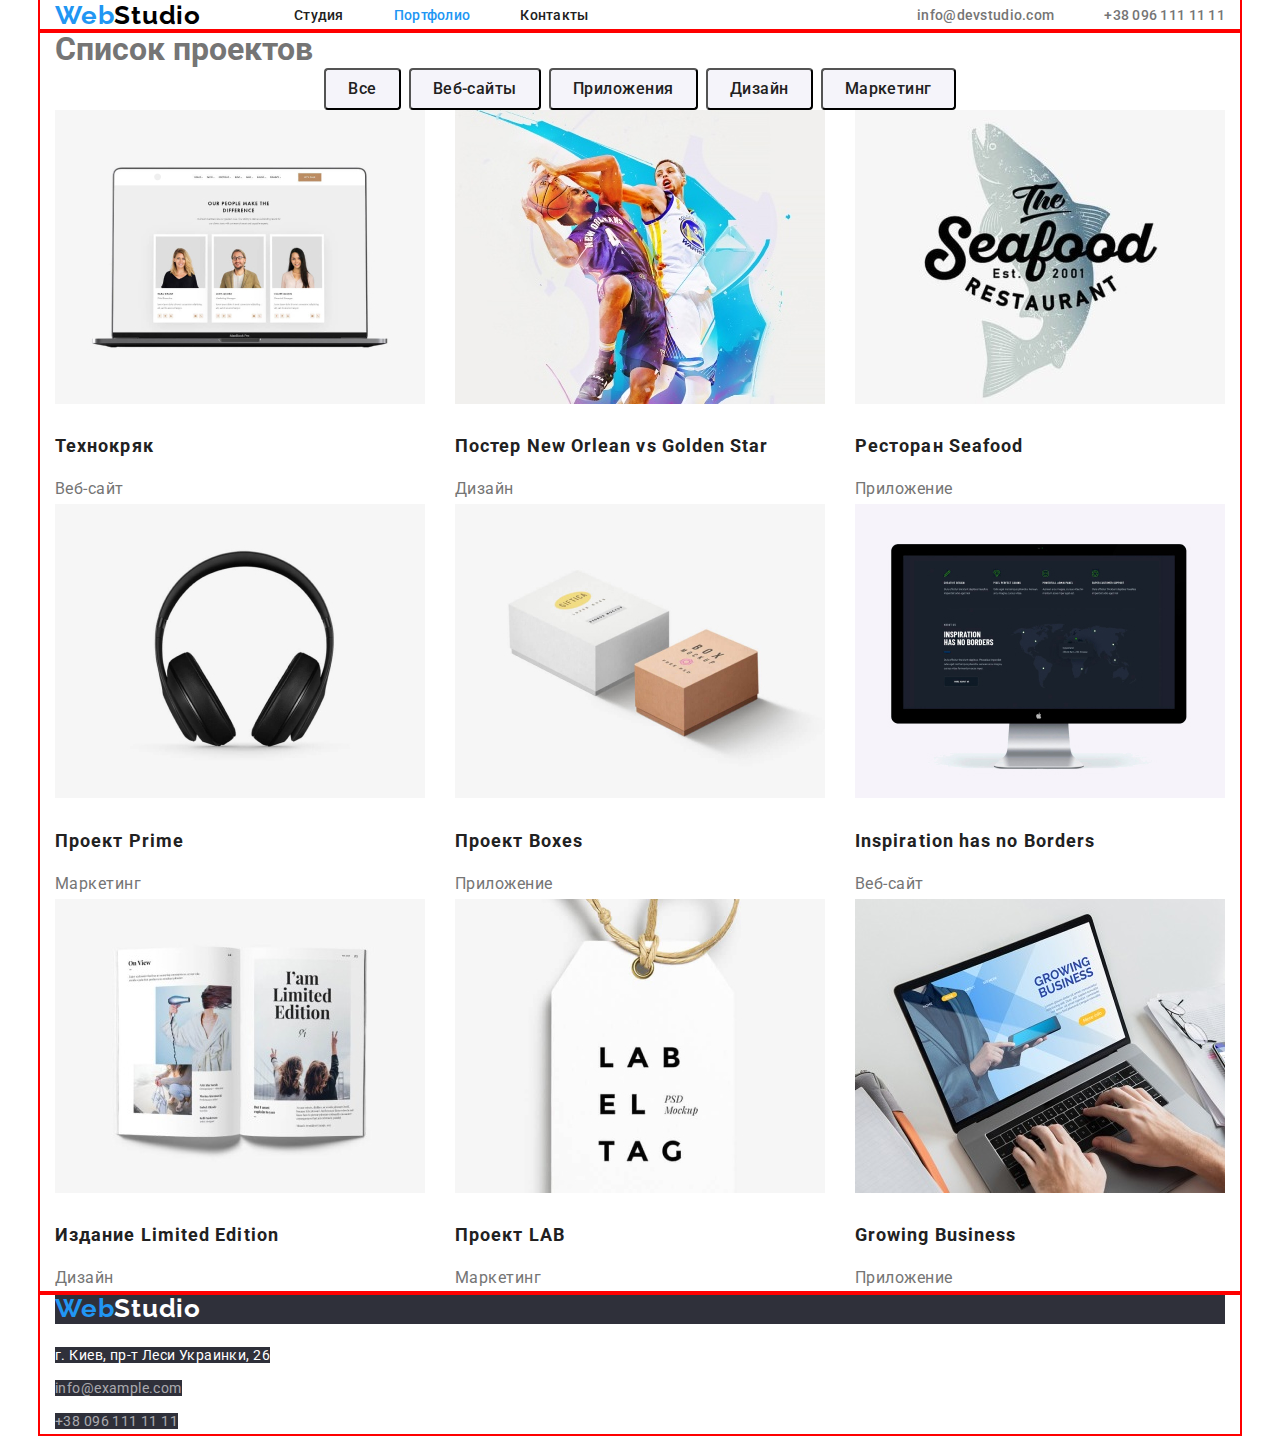
==== portfolio.html @ 1f82fbfc "head fix" ====
<!DOCTYPE html>
<html lang="ru">

<head>
  <meta charset="UTF-8" />
  <meta http-equiv="X-UA-Compatible" content="IE=edge" />
  <meta name="viewport" content="width=device-width, initial-scale=1.0" />
  <title>Document</title>
  <link rel="preconnect" href="https://fonts.googleapis.com" />
  <link rel="preconnect" href="https://fonts.gstatic.com" crossorigin />
  <link href="https://fonts.googleapis.com/css2?family=Raleway:wght@700&family=Roboto:wght@400;500;700;900&display=swap"
    rel="stylesheet" />
    <link rel="stylesheet" href="https://cdnjs.cloudflare.com/ajax/libs/modern-normalize/1.1.0/modern-normalize.min.css">
  <link rel="stylesheet" href="./css/styles.css" />
</head>

<body>
  <!--Шапка сайта-->
  <header class="container-portfolio">
    <div class="header-main">
      <nav class="logo-link">
        <a href="" class="logo"><span class="logo-accent">Web</span>Studio</a>
        <ul class="site-nav">
          <li class="item"><a href="./index.html" class="link">Студия</a></li>
          <li class="item"><a href="./portfolio.html" class="link current">Портфолио</a></li>
          <li class="item"><a href="" class="link">Контакты</a></li>
        </ul>
      </nav>
      <ul class="auth-nav">
        <li class="item">
          <a href="mailto:info@devstudio.com" class="link">info@devstudio.com</a>
        </li>
        <li class="item"><a href="tel:+380961111111" class="link">+38 096 111 11 11</a></li>
      </ul>
    </div>
  </header>
  <!--Главное окно-->
  <main>
    <section>
      <div class="container-portfolio">
        <!-- Скрытый заголовок -->
        <h1 class="hide-title">Список проектов</h1>
        <ul class="buttn">
          <li class="item"><button class="filter" type="button">Все</button></li>
          <li class="item"><button class="filter" type="button">Веб-сайты</button></li>
          <li class="item"><button class="filter" type="button">Приложения</button></li>
          <li class="item"><button class="filter" type="button">Дизайн</button></li>
          <li class="item"><button class="filter" type="button">Маркетинг</button></li>
        </ul>
        <div class="projects-container">
          <ul class="projects-list">
            <li class="projects-flex">
              <img class="projects-image" src="./images/imgl11.jpg" width="370" alt="ноутбук" />
              <h2 class="title">Технокряк</h2>
              <p class="text">Веб-сайт</p>
            </li>
            <li class="projects-flex">
              <img class="projects-image" src="./images/imgl12.jpg" width="370" alt="баскетболитсты" />
              <h2 class="title">Постер New Orlean vs Golden Star</h2>
              <p class="text">Дизайн</p>
            </li>
            <li class="projects-flex">
              <img class="projects-image" src="./images/imgl13.jpg" width="370" alt="логотип и лого ресторана" />
              <h2 class="title">Ресторан Seafood</h2>
              <p class="text">Приложение</p>
            </li>
            <li class="projects-flex">
              <img class="projects-image" src="./images/imgl14.jpg" width="370" alt="наушники" />
              <h2 class="title">Проект Prime</h2>
              <p class="text">Маркетинг</p>
            </li>
            <li class="projects-flex">
              <img class="projects-image" src="./images/imgl15.jpg" width="370" alt="коробочки" />
              <h2 class="title">Проект Boxes</h2>
              <p class="text">Приложение</p>
            </li>
            <li class="projects-flex">
              <img class="projects-image" src="./images/imgl16.jpg" width="370" alt="монитор" />
              <h2 class="title">Inspiration has no Borders</h2>
              <p class="text">Веб-сайт</p>
            </li>
            <li class="projects-flex">
              <img class="projects-image" src="./images/imgl17.jpg" width="370" alt="журнал" />
              <h2 class="title">Издание Limited Edition</h2>
              <p class="text">Дизайн</p>
            </li>
            <li class="projects-flex">
              <img class="projects-image" src="./images/imgl18.jpg" width="370" alt="бирка" />
              <h2 class="title">Проект LAB</h2>
              <p class="text">Маркетинг</p>
            </li>
            <li class="projects-flex">
              <img class="projects-image" src="./images/imgl19.jpg" width="370" alt="работа за ноутбуком" />
              <h2 class="title">Growing Business</h2>
              <p class="text">Приложение</p>
            </li>
          </ul>
        </div>
      </div>
    </section>
  </main>
  <!--Футер-->
  <footer>
    <div class="container-portfolio footer">
      <div class="logo-footer-back">
        <a href="" class="logo"><span class="logo-accent">Web</span><span class="logo-accent footer">Studio</span></a>
      </div>
      <address class="adress-nav">
        <ul class="adress-nav-flex">
          <li class="item">
            <a class="link" href="https://bit.ly/3pXMvUd" target="_blank" rel="noopener noreferrer">г. Киев, пр-т Леси
              Украинки, 26</a>
          </li>
          <li class="item">
            <a class="link rgb-color" href="mailto:info@devstudio.com">info@example.com</a>
          </li>
          <li class="item">
            <a class="link rgb-color" href="tel:+380961111111">+38 096 111 11 11</a>
          </li>
        </ul>
      </address>
    </div>
  </footer>
</body>

</html>
---- css/styles.css ----
/* цвет h1 #FFFFFF */
/* цвет заголовков h2 и h3 #212121 */
/* цвет абзацев #757575 */
/* голубой цвет на первой странице #2196F3 */
/* вторичный цвет фона #F5F4FA */
/* основной фон #ffffff */
/* второстепенный фон #2F303A */

:root {
  --primary-text-color: #757575;
  --title-text-color: #212121;
  --accent-color: #2196f3;
  --primary-bg-color: #ffffff;
  --secondary-bg-color: #2f303a;
}

body {
  background-color: var(--primary-bg-color);
  color: var(--primary-text-color);
  font-family: Roboto, sans-serif;
}

.container {
  width: 1200px;
  padding-left: 15px;
  padding-right: 15px;
  margin: 0 auto;
  outline: 2px solid green;
}

.container-portfolio {
  width: 1200px;
    padding-left: 15px;
    padding-right: 15px;
    margin: 0 auto;
    outline: 2px solid red;
}


ul {
  list-style: none;
  padding: 0;
  margin: 0;
}

/* Logo */
.logo {
  color: #000000;
  font-family: Raleway, sans-serif;
  font-weight: 700;
  font-size: 26px;
  line-height: 1.2;
  letter-spacing: 0.03em;
  text-decoration: none;
}

.logo-accent {
  color: var(--accent-color);
}

.logo .footer {
  color: var(--primary-bg-color);
}

.logo-footer-back {
  background-color: var(--secondary-bg-color);
}

.header-main  {
  display:flex;
  align-items: center;
}

.logo-link {
  display:flex;
  align-items: center;
}

/* Site nav */

.site-nav {
  display: flex;
  margin-left: 93px;
}


.site-nav .item:not( :last-child) {
  margin-right: 50px;
  }

.site-nav .link {
  color: var(--title-text-color);
  font-weight: 500;
  font-size: 14px;
  line-height: 1.14;
  letter-spacing: 0.02em;
  text-decoration: none;
}

.site-nav .link:hover,
.site-nav .link:focus {
  color: var(--accent-color);
}

.site-nav .link.current {
  color: var(--accent-color);
}

.auth-nav {
  display:flex;
  margin-left:auto;
}

.auth-nav .item + .item {
  margin-left: 50px;
}

.auth-nav .link {
  color: var(--primary-text-color);
  font-weight: 500;
  font-size: 14px;
  line-height: 1.14;
  letter-spacing: 0.02em;
  text-decoration: none;
}

.auth-nav .link:hover,
.auth-nav .link:focus {
  color: var(--accent-color);
}

/* Cтили для index.html */

/* Hero */
.hero {
  text-align: center;
}

.hero-title {
  margin-top: 0;
  margin-bottom: 30px;
  color: var(--primary-bg-color);
  background-color: #2f303a;
  font-weight: 900;
  font-size: 44px;
  line-height: 1.36;
  letter-spacing: 0.06em;
  text-transform: uppercase;
}

/* Button */
.button {
  border-radius: 4px;
  padding: 10px 32px;
  color: var(--primary-bg-color);
  background-color: var(--accent-color);
  font-weight: 700;
  font-size: 16px;
  letter-spacing: 0.06em;
  cursor: pointer;

}

/* Sections */


.section-title {
  margin-top: 0;
  margin-bottom: 50px;
  color: var(--title-text-color);
  font-weight: 700;
  font-size: 36px;
  line-height: 1.17;
  text-align: center;
  letter-spacing: 0.03em;
}

.container.padding {
  padding-top: 94px;
  padding-bottom: 94px;
}

/* Features */

.features-list {
  display: flex;
}

.features-list .item {
  width: 270px;
}

.features-list .title {
  margin-top: 0;
  margin-bottom: 10px;
  color: var(--title-text-color);
  font-weight: 700;
  font-size: 14px;
  line-height: 1.14;
  letter-spacing: 0.03em;
  text-transform: uppercase;
}

.features-list .text {
  margin-top: 0;
  margin-bottom: 0;
  font-size: 14px;
  line-height: 1.71;
  letter-spacing: 0.03em;
}

/* Activities */

.activities {
  display:flex; 
}

.activities .item + .item {
  margin-left: 30px;
}

/* Workers */

.worker-list .title {
  margin-top: 0;
  margin-bottom: 10px;
  color: var(--title-text-color);
  font-weight: 500;
  font-size: 16px;
  line-height: 1.19;
  letter-spacing: 0.03em;
}

.worker-list .text {
  margin-top: 0;
  margin-bottom: 0;
  font-size: 16px;
  line-height: 1.19;
  letter-spacing: 0.03em;
}

.worker-list .worker-img {
  margin-bottom: 30px;
}

.works {
  background-color: #f5f4fa;
}

/* Footer */

.adress-nav .link {
  color: #ffffff;
  background-color: var(--secondary-bg-color);
  font-style: normal;
  font-size: 14px;
  line-height: 1.71;
  letter-spacing: 0.03em;
  text-decoration: none;
}

.adress-nav .rgb-color {
  color: rgba(255, 255, 255, 0.6);
}

.adress-nav .link:hover,
.adress-nav .link:focus,
.adress-nav .rgb-color:hover,
.adress-nav .rgb-color:focus {
color: var(--accent-color);
}

.container.footer {
  padding-top: 60px;
  padding-bottom: 60px;
}

.logo-footer-back {
  margin-bottom: 20px;
}

.adress-nav-flex .item {
  margin-bottom: 9px;
}

/* Portfolio Page */


.hide-title {
  margin-top: 0;
  margin-bottom: 0;
}

.buttn .filter {
    border-radius: 4px;
    padding: 6px 22px;
    text-align: center;
  color: var(--title-text-color);
  background-color: #f5f4fa;
  font-family: Roboto;
  font-style: normal;
  font-weight: 500;
  font-size: 16px;
  line-height: 1.62;
  letter-spacing: 0.03em;
  cursor: pointer;
}

/* Portfolio Page buttons */

.buttn .filter:hover,
.buttn .filter:focus {
color: var(--primary-bg-color);
background-color: var(--accent-color);
}



.buttn .filter {
  color: var(--title-text-color);
  font-weight: 500;
  font-size: 16px;
  line-height: 1.62;
  letter-spacing: 0.03em;
}

.buttn {
  display:flex;
  justify-content: center;
}

.buttn .item:not( :last-child) {
margin-right: 8px;
}

/* Portfolio page titles */


.projects-list {
display: flex;
flex-wrap: wrap;
}

.projects-flex {
  margin-right: 30px;
}

  .projects-flex:nth-child(3n) {
    margin-right: 0;
  }

.projects-list .title {
  margin-top: 0;
  margin-bottom: 10px;
  color: var(--title-text-color);
  font-weight: 700;
  font-size: 18px;
  line-height: 2;
  letter-spacing: 0.06em;
}

.projects-list .text {
  margin-top: 0;
  margin-bottom: 0;
  font-size: 16px;
  line-height: 1.88;
  letter-spacing: 0.03em;
}

.projects-image {
  margin-bottom: 20px;
}
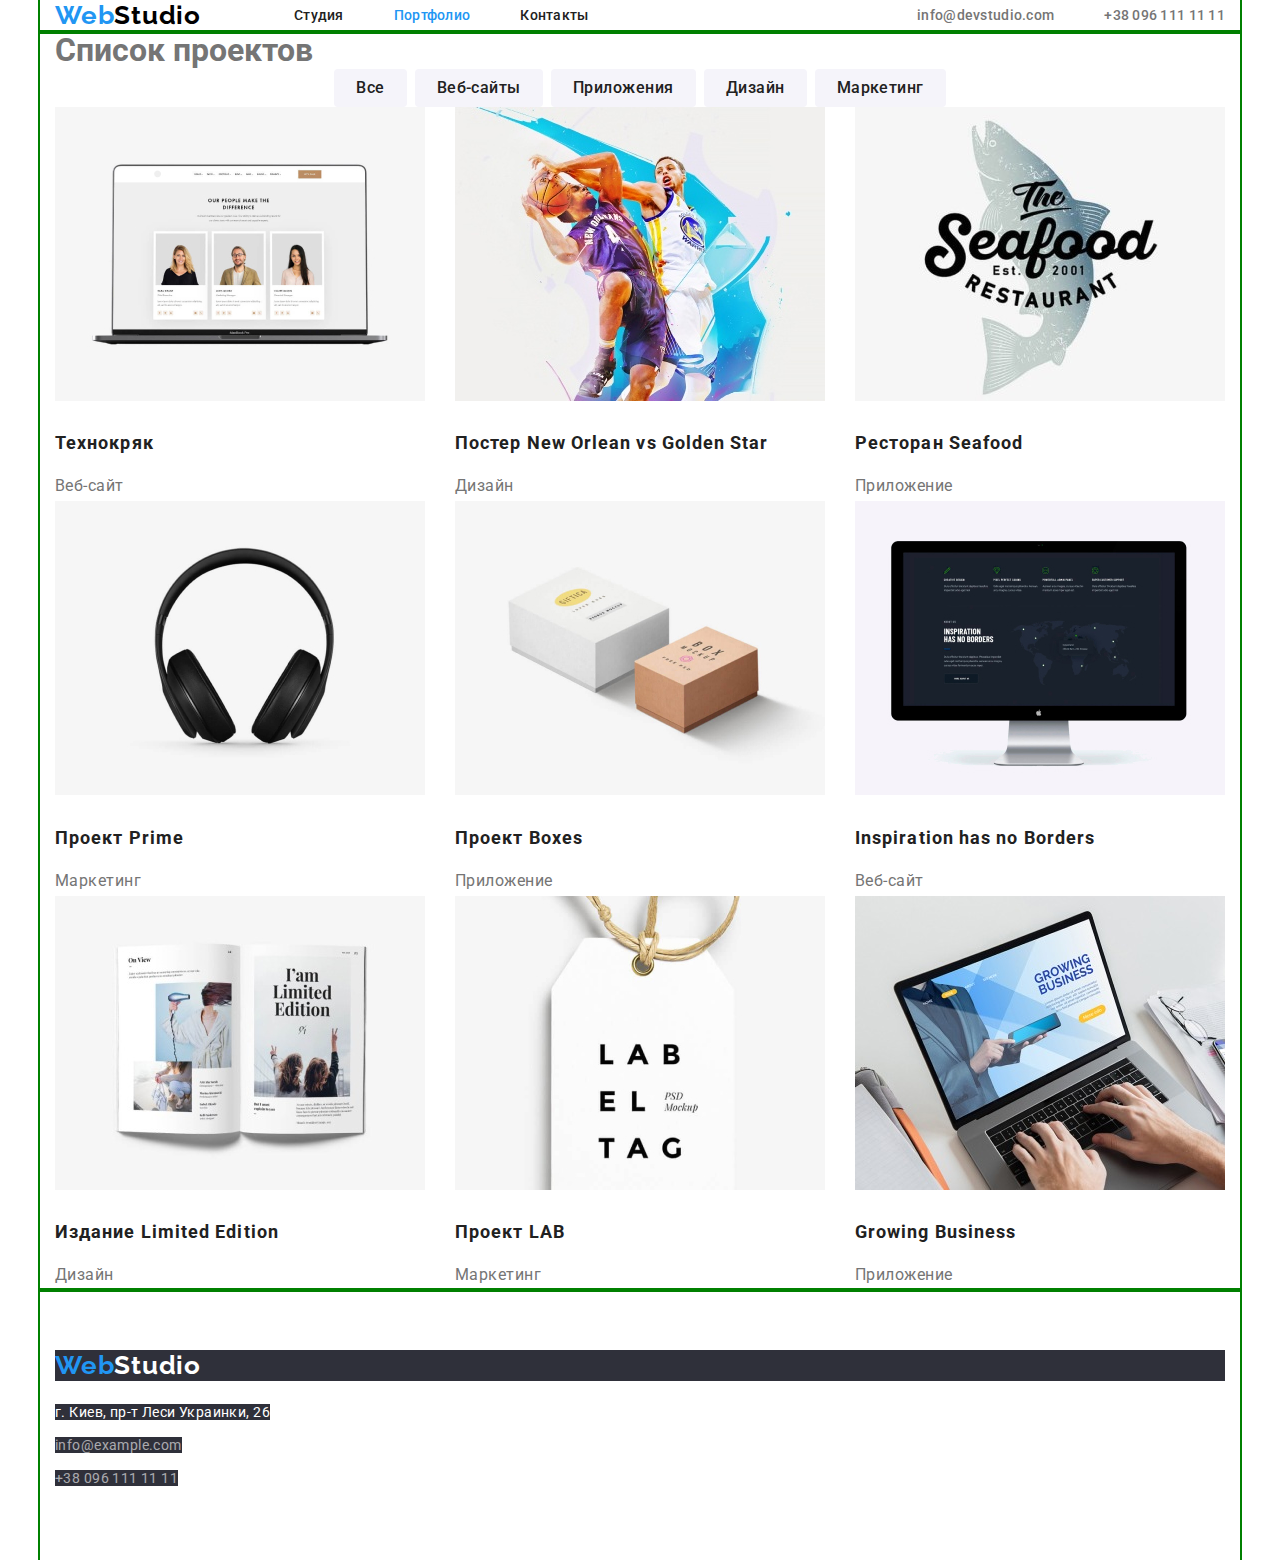
==== commit e6babce8: "upd" ====
--- a/portfolio.html
+++ b/portfolio.html
@@ -16,7 +16,7 @@
 
 <body>
   <!--Шапка сайта-->
-  <header class="container-portfolio">
+  <header class="container">
     <div class="header-main">
       <nav class="logo-link">
         <a href="" class="logo"><span class="logo-accent">Web</span>Studio</a>
@@ -37,7 +37,7 @@
   <!--Главное окно-->
   <main>
     <section>
-      <div class="container-portfolio">
+      <div class="container">
         <!-- Скрытый заголовок -->
         <h1 class="hide-title">Список проектов</h1>
         <ul class="buttn">
@@ -101,7 +101,7 @@
   </main>
   <!--Футер-->
   <footer>
-    <div class="container-portfolio footer">
+    <div class="container footer">
       <div class="logo-footer-back">
         <a href="" class="logo"><span class="logo-accent">Web</span><span class="logo-accent footer">Studio</span></a>
       </div>
--- a/css/styles.css
+++ b/css/styles.css
@@ -28,14 +28,6 @@
   outline: 2px solid green;
 }
 
-.container-portfolio {
-  width: 1200px;
-    padding-left: 15px;
-    padding-right: 15px;
-    margin: 0 auto;
-    outline: 2px solid red;
-}
-
 
 ul {
   list-style: none;
@@ -69,6 +61,7 @@
 .header-main  {
   display:flex;
   align-items: center;
+  border-bottom: 1px solid #ececec;
 }
 
 .logo-link {
@@ -247,6 +240,15 @@
   background-color: #f5f4fa;
 }
 
+.worker-list {
+  display:flex;
+}
+
+.worker-list .item+.item {
+  margin-left: 30px;
+}
+
+
 /* Footer */
 
 .adress-nav .link {
@@ -303,7 +305,7 @@
   font-size: 16px;
   line-height: 1.62;
   letter-spacing: 0.03em;
-  cursor: pointer;
+  border: 0;
 }
 
 /* Portfolio Page buttons */
@@ -312,17 +314,9 @@
 .buttn .filter:focus {
 color: var(--primary-bg-color);
 background-color: var(--accent-color);
-}
-
-
-
-.buttn .filter {
-  color: var(--title-text-color);
-  font-weight: 500;
-  font-size: 16px;
-  line-height: 1.62;
-  letter-spacing: 0.03em;
-}
+cursor: pointer;
+}
+
 
 .buttn {
   display:flex;
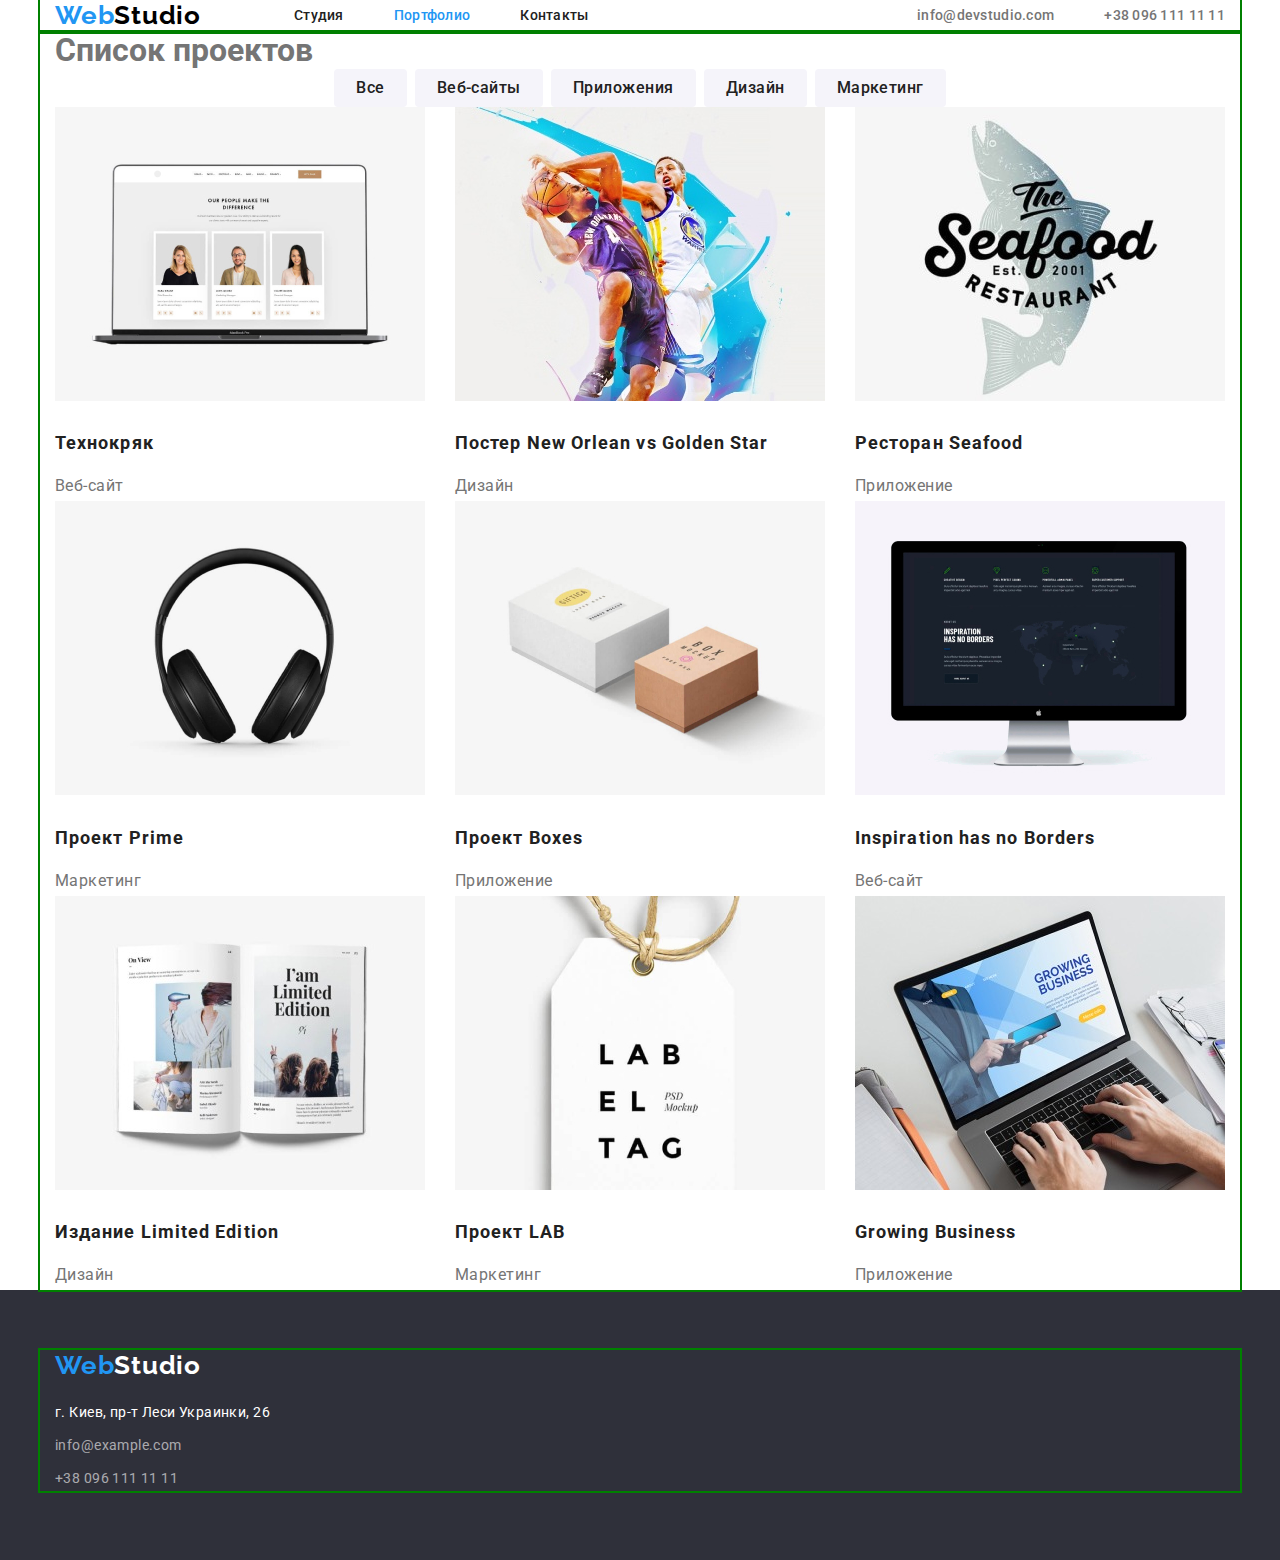
==== commit 3612bdae: "upd footer" ====
--- a/portfolio.html
+++ b/portfolio.html
@@ -100,8 +100,8 @@
     </section>
   </main>
   <!--Футер-->
-  <footer>
-    <div class="container footer">
+  <footer class="footer">
+    <div class="container">
       <div class="logo-footer-back">
         <a href="" class="logo"><span class="logo-accent">Web</span><span class="logo-accent footer">Studio</span></a>
       </div>
--- a/css/styles.css
+++ b/css/styles.css
@@ -251,6 +251,12 @@
 
 /* Footer */
 
+.footer {
+  background-color: var(--secondary-bg-color);
+    padding-top: 60px;
+    padding-bottom: 60px;
+}
+
 .adress-nav .link {
   color: #ffffff;
   background-color: var(--secondary-bg-color);
@@ -272,10 +278,6 @@
 color: var(--accent-color);
 }
 
-.container.footer {
-  padding-top: 60px;
-  padding-bottom: 60px;
-}
 
 .logo-footer-back {
   margin-bottom: 20px;
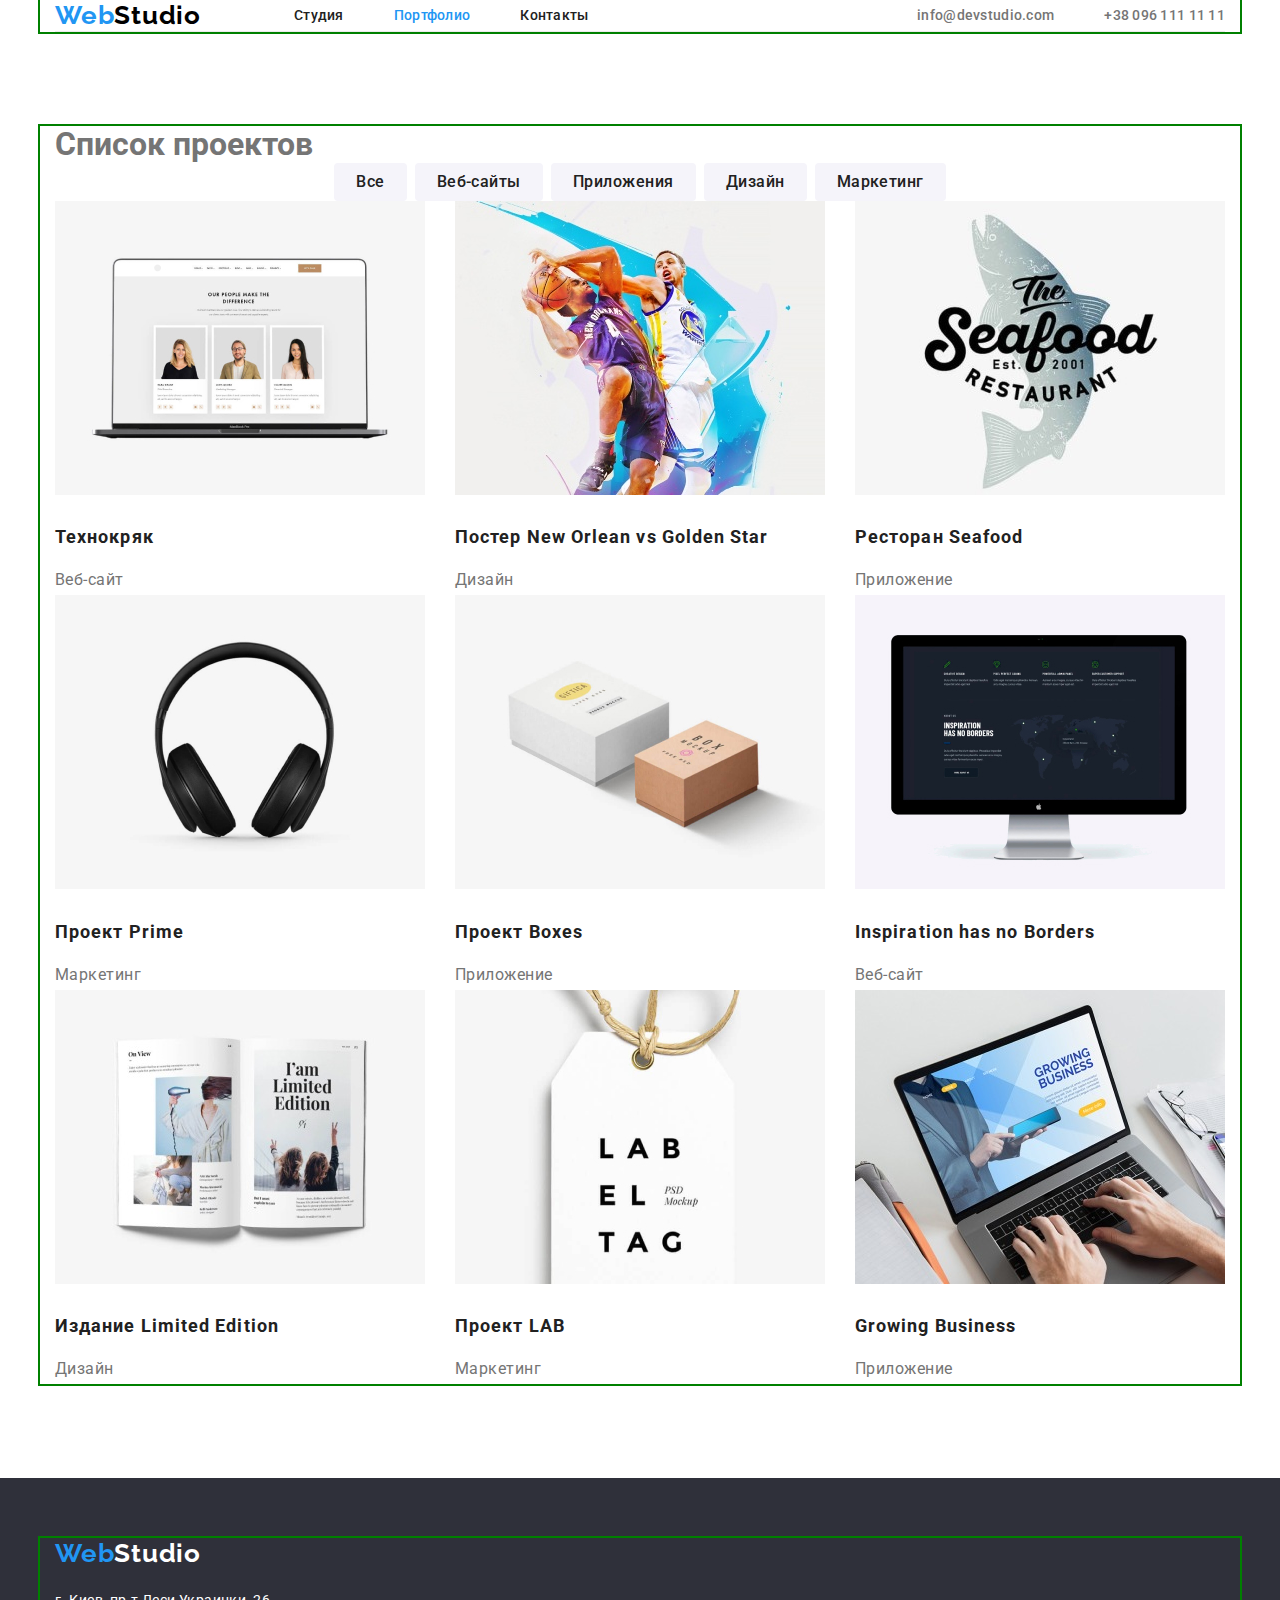
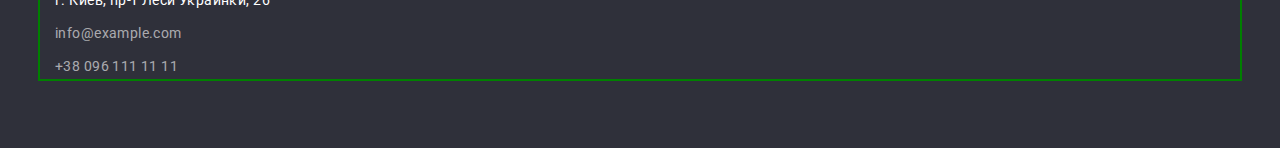
==== commit 23ae2024: "section upd" ====
--- a/portfolio.html
+++ b/portfolio.html
@@ -36,7 +36,7 @@
   </header>
   <!--Главное окно-->
   <main>
-    <section>
+    <section class="section">
       <div class="container">
         <!-- Скрытый заголовок -->
         <h1 class="hide-title">Список проектов</h1>
--- a/css/styles.css
+++ b/css/styles.css
@@ -157,6 +157,11 @@
 /* Sections */
 
 
+.section {
+    padding-top: 94px;
+    padding-bottom: 94px;
+}
+
 .section-title {
   margin-top: 0;
   margin-bottom: 50px;
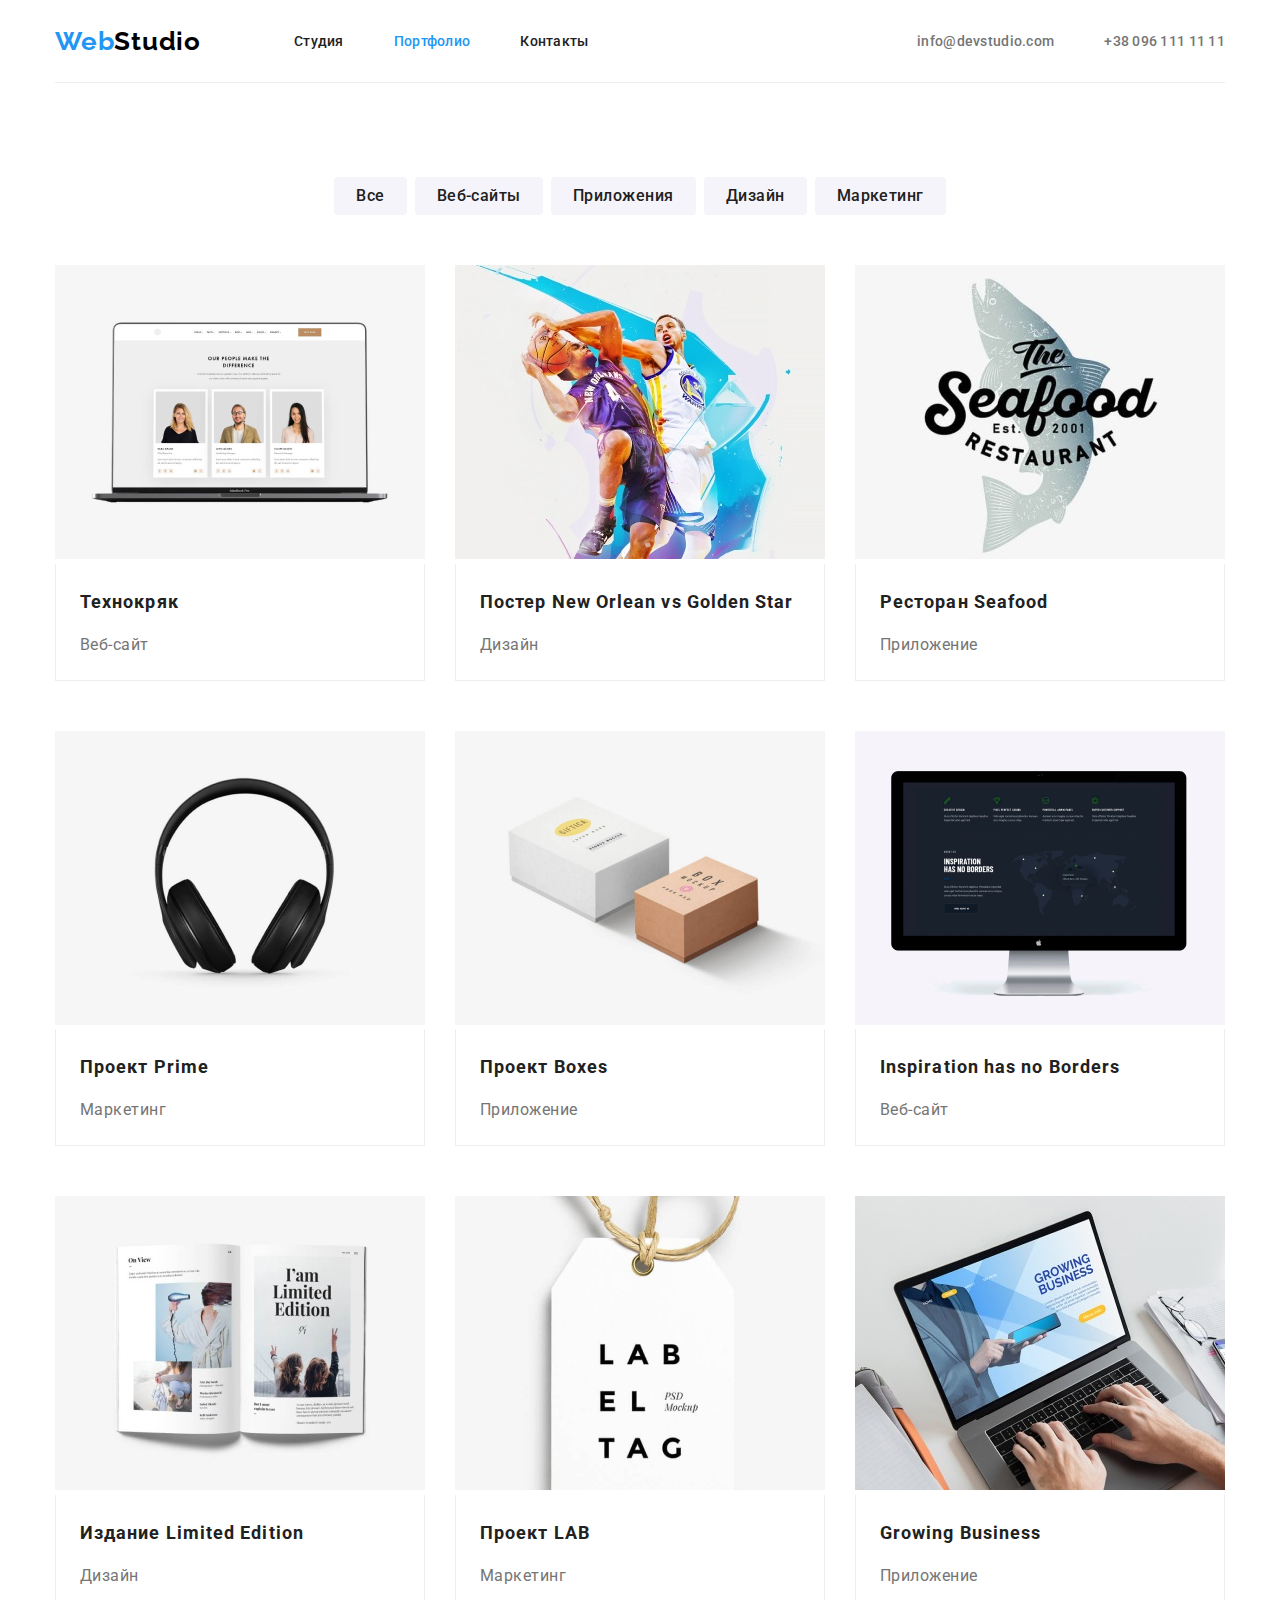
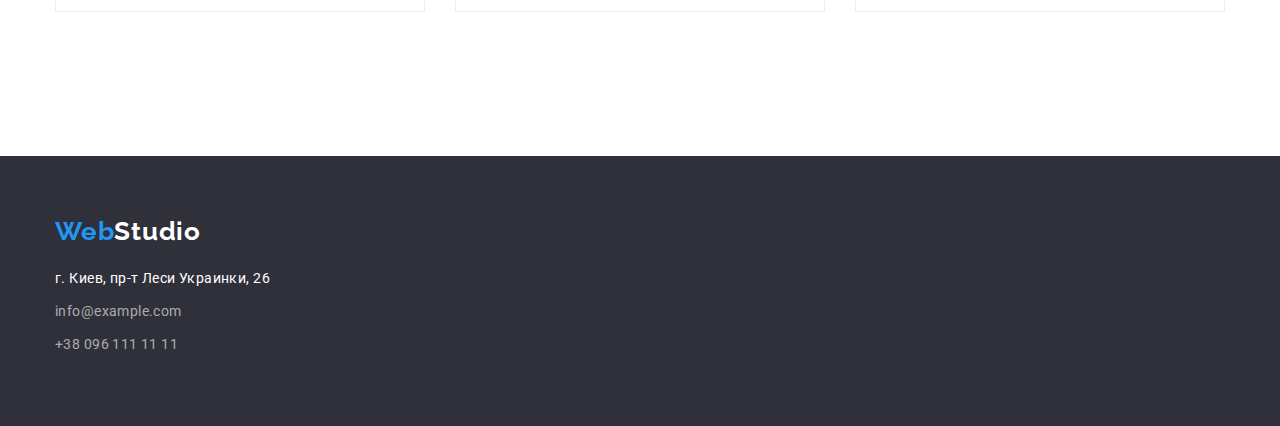
==== commit 48eac574: "upd" ====
--- a/portfolio.html
+++ b/portfolio.html
@@ -51,48 +51,58 @@
           <ul class="projects-list">
             <li class="projects-flex">
               <img class="projects-image" src="./images/imgl11.jpg" width="370" alt="ноутбук" />
-              <h2 class="title">Технокряк</h2>
-              <p class="text">Веб-сайт</p>
+              <div class="element-border"><h2 class="title">Технокряк</h2>
+              <p class="text">Веб-сайт</p></div>
+         
             </li>
             <li class="projects-flex">
-              <img class="projects-image" src="./images/imgl12.jpg" width="370" alt="баскетболитсты" />
-              <h2 class="title">Постер New Orlean vs Golden Star</h2>
-              <p class="text">Дизайн</p>
+              
+          <img class="projects-image" src="./images/imgl12.jpg" width="370" alt="баскетболитсты" />
+            <div class="element-border"><h2 class="title">Постер New Orlean vs Golden Star</h2>
+            <p class="text">Дизайн</p></div>
+
             </li>
             <li class="projects-flex">
               <img class="projects-image" src="./images/imgl13.jpg" width="370" alt="логотип и лого ресторана" />
-              <h2 class="title">Ресторан Seafood</h2>
-              <p class="text">Приложение</p>
+            <div class="element-border"><h2 class="title">Ресторан Seafood</h2>
+            <p class="text">Приложение</p></div>
+
             </li>
             <li class="projects-flex">
               <img class="projects-image" src="./images/imgl14.jpg" width="370" alt="наушники" />
-              <h2 class="title">Проект Prime</h2>
-              <p class="text">Маркетинг</p>
+              <div class="element-border"><h2 class="title">Проект Prime</h2>
+              <p class="text">Маркетинг</p></div>
+
             </li>
             <li class="projects-flex">
               <img class="projects-image" src="./images/imgl15.jpg" width="370" alt="коробочки" />
-              <h2 class="title">Проект Boxes</h2>
-              <p class="text">Приложение</p>
+            <div class="element-border"><h2 class="title">Проект Boxes</h2>
+            <p class="text">Приложение</p></div>
+   
             </li>
             <li class="projects-flex">
               <img class="projects-image" src="./images/imgl16.jpg" width="370" alt="монитор" />
-              <h2 class="title">Inspiration has no Borders</h2>
-              <p class="text">Веб-сайт</p>
+            <div class="element-border"><h2 class="title">Inspiration has no Borders</h2>
+            <p class="text">Веб-сайт</p></div>
+     
             </li>
             <li class="projects-flex">
               <img class="projects-image" src="./images/imgl17.jpg" width="370" alt="журнал" />
-              <h2 class="title">Издание Limited Edition</h2>
-              <p class="text">Дизайн</p>
+            <div class="element-border"><h2 class="title">Издание Limited Edition</h2>
+            <p class="text">Дизайн</p></div>
+        
             </li>
             <li class="projects-flex">
               <img class="projects-image" src="./images/imgl18.jpg" width="370" alt="бирка" />
-              <h2 class="title">Проект LAB</h2>
-              <p class="text">Маркетинг</p>
+            <div class="element-border"><h2 class="title">Проект LAB</h2>
+            <p class="text">Маркетинг</p></div>
+     
             </li>
             <li class="projects-flex">
               <img class="projects-image" src="./images/imgl19.jpg" width="370" alt="работа за ноутбуком" />
-              <h2 class="title">Growing Business</h2>
-              <p class="text">Приложение</p>
+            <div class="element-border"><h2 class="title">Growing Business</h2>
+            <p class="text">Приложение</p></div>
+    
             </li>
           </ul>
         </div>
--- a/css/styles.css
+++ b/css/styles.css
@@ -12,6 +12,7 @@
   --accent-color: #2196f3;
   --primary-bg-color: #ffffff;
   --secondary-bg-color: #2f303a;
+  --secondary-section-color: #F5F4FA;
 }
 
 body {
@@ -24,8 +25,8 @@
   width: 1200px;
   padding-left: 15px;
   padding-right: 15px;
-  margin: 0 auto;
-  outline: 2px solid green;
+  margin-left: auto;
+  margin-right: auto;
 }
 
 
@@ -74,6 +75,8 @@
 .site-nav {
   display: flex;
   margin-left: 93px;
+  padding-top: 32px;
+  padding-bottom: 32px;
 }
 
 
@@ -127,13 +130,15 @@
 /* Hero */
 .hero {
   text-align: center;
-}
+  padding-top: 94px;
+  padding-bottom: 94px;
+  background-color: #2f303a;
+      }
 
 .hero-title {
   margin-top: 0;
   margin-bottom: 30px;
   color: var(--primary-bg-color);
-  background-color: #2f303a;
   font-weight: 900;
   font-size: 44px;
   line-height: 1.36;
@@ -143,7 +148,9 @@
 
 /* Button */
 .button {
+  text-align: center;
   border-radius: 4px;
+  border: 0;
   padding: 10px 32px;
   color: var(--primary-bg-color);
   background-color: var(--accent-color);
@@ -151,10 +158,15 @@
   font-size: 16px;
   letter-spacing: 0.06em;
   cursor: pointer;
-
+  height: 50px;
 }
 
 /* Sections */
+
+.hidden-title,
+.hide-title {
+  display:none;
+}
 
 
 .section {
@@ -218,6 +230,10 @@
 }
 
 /* Workers */
+
+.team {
+  background-color: var(--secondary-section-color);
+}
 
 .worker-list .title {
   margin-top: 0;
@@ -328,6 +344,7 @@
 .buttn {
   display:flex;
   justify-content: center;
+  margin-bottom: 50px;
 }
 
 .buttn .item:not( :last-child) {
@@ -335,6 +352,16 @@
 }
 
 /* Portfolio page titles */
+
+.element-border {
+box-sizing: border-box;
+border: 1px solid #EEEEEE;
+border-top: 0;
+padding-top: 20px;
+padding-left: 24px;
+padding-right: 24px;
+padding-bottom: 20px;
+}
 
 
 .projects-list {
@@ -344,14 +371,17 @@
 
 .projects-flex {
   margin-right: 30px;
-}
+  margin-bottom: 50px;
+    }
+ 
+  
 
   .projects-flex:nth-child(3n) {
     margin-right: 0;
   }
 
 .projects-list .title {
-  margin-top: 0;
+   margin-top: 0;
   margin-bottom: 10px;
   color: var(--title-text-color);
   font-weight: 700;
@@ -368,6 +398,3 @@
   letter-spacing: 0.03em;
 }
 
-.projects-image {
-  margin-bottom: 20px;
-}
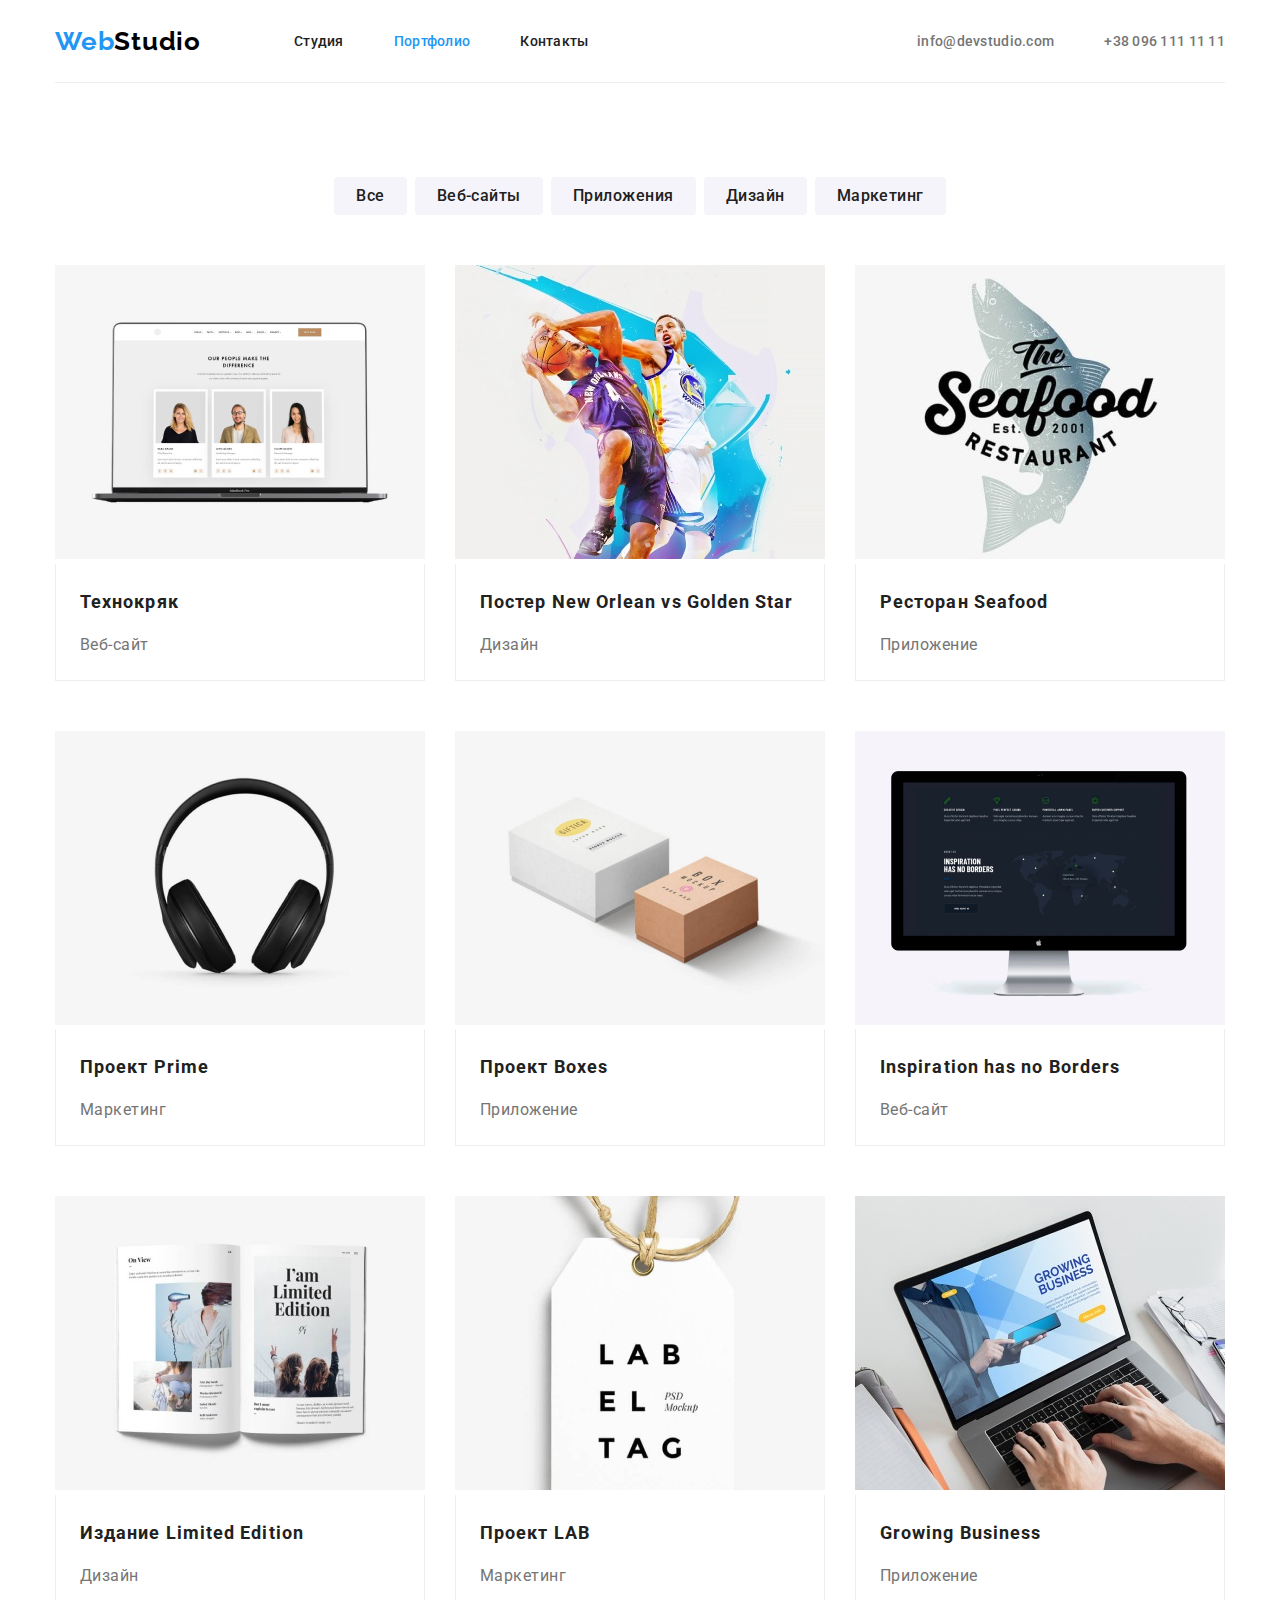
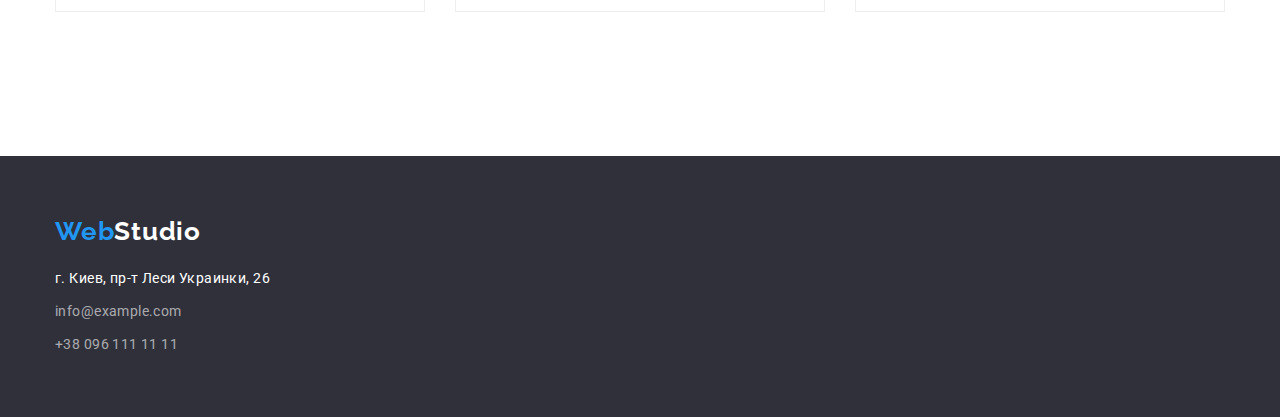
==== commit ade9eac8: "margin for tel in footer" ====
--- a/portfolio.html
+++ b/portfolio.html
@@ -124,7 +124,7 @@
           <li class="item">
             <a class="link rgb-color" href="mailto:info@devstudio.com">info@example.com</a>
           </li>
-          <li class="item">
+          <li class="item tel">
             <a class="link rgb-color" href="tel:+380961111111">+38 096 111 11 11</a>
           </li>
         </ul>
--- a/css/styles.css
+++ b/css/styles.css
@@ -308,6 +308,10 @@
   margin-bottom: 9px;
 }
 
+.adress-nav-flex .tel {
+  margin-bottom: 0px;
+}
+
 /* Portfolio Page */
 
 
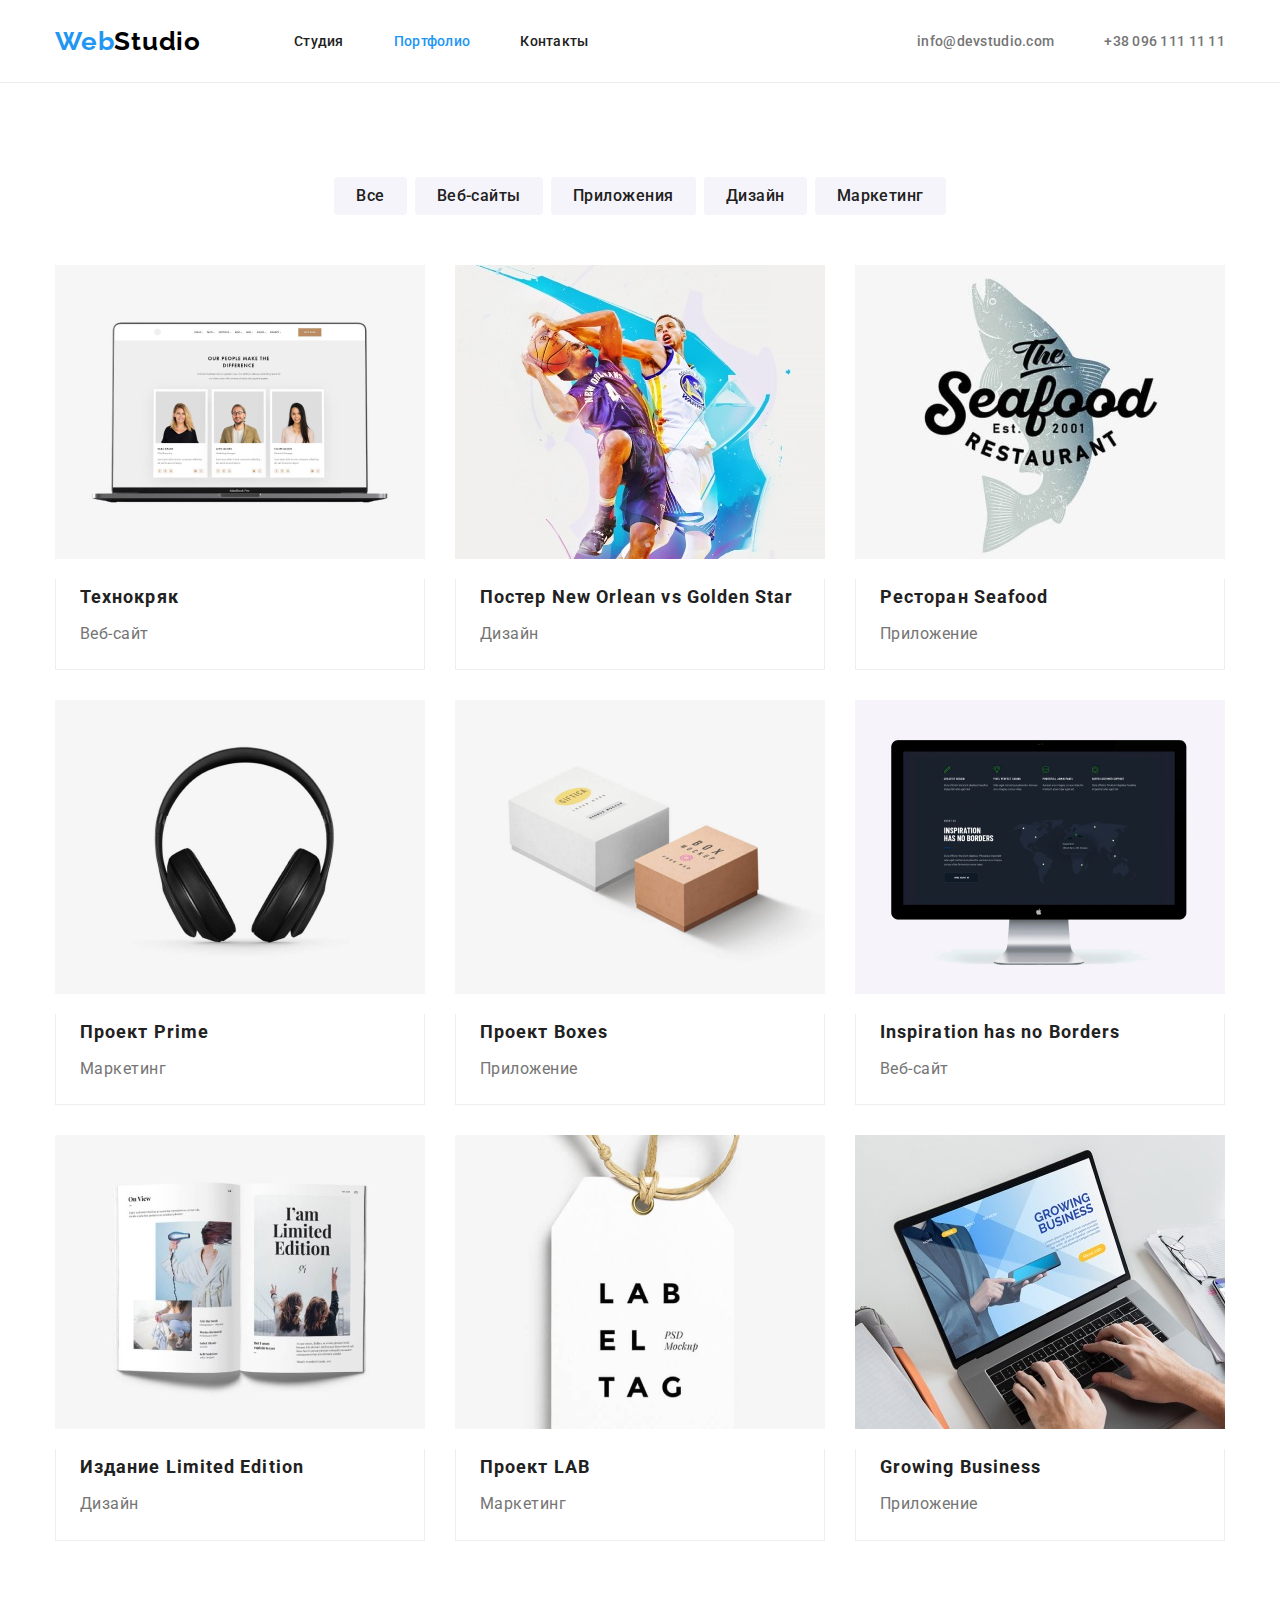
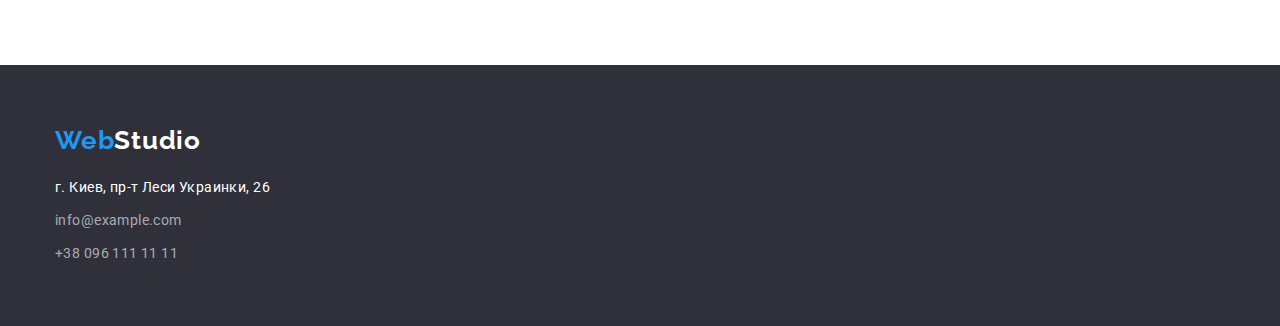
==== commit 06fbc569: "header border-bottom" ====
--- a/portfolio.html
+++ b/portfolio.html
@@ -10,14 +10,14 @@
   <link rel="preconnect" href="https://fonts.gstatic.com" crossorigin />
   <link href="https://fonts.googleapis.com/css2?family=Raleway:wght@700&family=Roboto:wght@400;500;700;900&display=swap"
     rel="stylesheet" />
-    <link rel="stylesheet" href="https://cdnjs.cloudflare.com/ajax/libs/modern-normalize/1.1.0/modern-normalize.min.css">
+  <link rel="stylesheet" href="https://cdnjs.cloudflare.com/ajax/libs/modern-normalize/1.1.0/modern-normalize.min.css">
   <link rel="stylesheet" href="./css/styles.css" />
 </head>
 
 <body>
   <!--Шапка сайта-->
-  <header class="container">
-    <div class="header-main">
+  <header>
+    <div class="container header-main">
       <nav class="logo-link">
         <a href="" class="logo"><span class="logo-accent">Web</span>Studio</a>
         <ul class="site-nav">
@@ -51,58 +51,76 @@
           <ul class="projects-list">
             <li class="projects-flex">
               <img class="projects-image" src="./images/imgl11.jpg" width="370" alt="ноутбук" />
-              <div class="element-border"><h2 class="title">Технокряк</h2>
-              <p class="text">Веб-сайт</p></div>
-         
+              <div class="element-border">
+                <h2 class="title">Технокряк</h2>
+                <p class="text">Веб-сайт</p>
+              </div>
+
             </li>
             <li class="projects-flex">
-              
-          <img class="projects-image" src="./images/imgl12.jpg" width="370" alt="баскетболитсты" />
-            <div class="element-border"><h2 class="title">Постер New Orlean vs Golden Star</h2>
-            <p class="text">Дизайн</p></div>
+
+              <img class="projects-image" src="./images/imgl12.jpg" width="370" alt="баскетболитсты" />
+              <div class="element-border">
+                <h2 class="title">Постер New Orlean vs Golden Star</h2>
+                <p class="text">Дизайн</p>
+              </div>
 
             </li>
             <li class="projects-flex">
               <img class="projects-image" src="./images/imgl13.jpg" width="370" alt="логотип и лого ресторана" />
-            <div class="element-border"><h2 class="title">Ресторан Seafood</h2>
-            <p class="text">Приложение</p></div>
+              <div class="element-border">
+                <h2 class="title">Ресторан Seafood</h2>
+                <p class="text">Приложение</p>
+              </div>
 
             </li>
             <li class="projects-flex">
               <img class="projects-image" src="./images/imgl14.jpg" width="370" alt="наушники" />
-              <div class="element-border"><h2 class="title">Проект Prime</h2>
-              <p class="text">Маркетинг</p></div>
+              <div class="element-border">
+                <h2 class="title">Проект Prime</h2>
+                <p class="text">Маркетинг</p>
+              </div>
 
             </li>
             <li class="projects-flex">
               <img class="projects-image" src="./images/imgl15.jpg" width="370" alt="коробочки" />
-            <div class="element-border"><h2 class="title">Проект Boxes</h2>
-            <p class="text">Приложение</p></div>
-   
+              <div class="element-border">
+                <h2 class="title">Проект Boxes</h2>
+                <p class="text">Приложение</p>
+              </div>
+
             </li>
             <li class="projects-flex">
               <img class="projects-image" src="./images/imgl16.jpg" width="370" alt="монитор" />
-            <div class="element-border"><h2 class="title">Inspiration has no Borders</h2>
-            <p class="text">Веб-сайт</p></div>
-     
+              <div class="element-border">
+                <h2 class="title">Inspiration has no Borders</h2>
+                <p class="text">Веб-сайт</p>
+              </div>
+
             </li>
             <li class="projects-flex">
               <img class="projects-image" src="./images/imgl17.jpg" width="370" alt="журнал" />
-            <div class="element-border"><h2 class="title">Издание Limited Edition</h2>
-            <p class="text">Дизайн</p></div>
-        
+              <div class="element-border">
+                <h2 class="title">Издание Limited Edition</h2>
+                <p class="text">Дизайн</p>
+              </div>
+
             </li>
             <li class="projects-flex">
               <img class="projects-image" src="./images/imgl18.jpg" width="370" alt="бирка" />
-            <div class="element-border"><h2 class="title">Проект LAB</h2>
-            <p class="text">Маркетинг</p></div>
-     
+              <div class="element-border">
+                <h2 class="title">Проект LAB</h2>
+                <p class="text">Маркетинг</p>
+              </div>
+
             </li>
             <li class="projects-flex">
               <img class="projects-image" src="./images/imgl19.jpg" width="370" alt="работа за ноутбуком" />
-            <div class="element-border"><h2 class="title">Growing Business</h2>
-            <p class="text">Приложение</p></div>
-    
+              <div class="element-border">
+                <h2 class="title">Growing Business</h2>
+                <p class="text">Приложение</p>
+              </div>
+
             </li>
           </ul>
         </div>
--- a/css/styles.css
+++ b/css/styles.css
@@ -59,14 +59,13 @@
   background-color: var(--secondary-bg-color);
 }
 
-.header-main  {
-  display:flex;
+.header-main {
+  display: flex;
   align-items: center;
-  border-bottom: 1px solid #ececec;
-}
+ }
 
 .logo-link {
-  display:flex;
+  display: flex;
   align-items: center;
 }
 
@@ -82,7 +81,7 @@
 
 .site-nav .item:not( :last-child) {
   margin-right: 50px;
-  }
+}
 
 .site-nav .link {
   color: var(--title-text-color);
@@ -103,11 +102,11 @@
 }
 
 .auth-nav {
-  display:flex;
-  margin-left:auto;
-}
-
-.auth-nav .item + .item {
+  display: flex;
+  margin-left: auto;
+}
+
+.auth-nav .item+.item {
   margin-left: 50px;
 }
 
@@ -129,11 +128,13 @@
 
 /* Hero */
 .hero {
+  box-sizing: content-box;
   text-align: center;
-  padding-top: 94px;
-  padding-bottom: 94px;
   background-color: #2f303a;
-      }
+  margin: auto;
+}
+
+
 
 .hero-title {
   margin-top: 0;
@@ -144,6 +145,11 @@
   line-height: 1.36;
   letter-spacing: 0.06em;
   text-transform: uppercase;
+  padding-top: 200px;
+}
+
+.hero-button {
+  padding-bottom: 200px;
 }
 
 /* Button */
@@ -165,13 +171,22 @@
 
 .hidden-title,
 .hide-title {
-  display:none;
+  display: none;
+}
+
+header {
+  border-bottom: 1px solid #ececec;
 }
 
 
 .section {
-    padding-top: 94px;
-    padding-bottom: 94px;
+  padding-top: 94px;
+  padding-bottom: 94px;
+}
+
+section .hero {
+  width: 1600px;
+  heigth: 600px;
 }
 
 .section-title {
@@ -185,15 +200,15 @@
   letter-spacing: 0.03em;
 }
 
-.container.padding {
-  padding-top: 94px;
-  padding-bottom: 94px;
-}
 
 /* Features */
 
 .features-list {
   display: flex;
+}
+
+.features-list .item:not( :last-child) {
+  margin-right: 30px;
 }
 
 .features-list .item {
@@ -222,10 +237,10 @@
 /* Activities */
 
 .activities {
-  display:flex; 
-}
-
-.activities .item + .item {
+  display: flex;
+}
+
+.activities .item+.item {
   margin-left: 30px;
 }
 
@@ -262,7 +277,7 @@
 }
 
 .worker-list {
-  display:flex;
+  display: flex;
 }
 
 .worker-list .item+.item {
@@ -274,8 +289,8 @@
 
 .footer {
   background-color: var(--secondary-bg-color);
-    padding-top: 60px;
-    padding-bottom: 60px;
+  padding-top: 60px;
+  padding-bottom: 60px;
 }
 
 .adress-nav .link {
@@ -296,7 +311,7 @@
 .adress-nav .link:focus,
 .adress-nav .rgb-color:hover,
 .adress-nav .rgb-color:focus {
-color: var(--accent-color);
+  color: var(--accent-color);
 }
 
 
@@ -321,9 +336,9 @@
 }
 
 .buttn .filter {
-    border-radius: 4px;
-    padding: 6px 22px;
-    text-align: center;
+  border-radius: 4px;
+  padding: 6px 22px;
+  text-align: center;
   color: var(--title-text-color);
   background-color: #f5f4fa;
   font-family: Roboto;
@@ -339,54 +354,57 @@
 
 .buttn .filter:hover,
 .buttn .filter:focus {
-color: var(--primary-bg-color);
-background-color: var(--accent-color);
-cursor: pointer;
+  color: var(--primary-bg-color);
+  background-color: var(--accent-color);
+  cursor: pointer;
 }
 
 
 .buttn {
-  display:flex;
+  display: flex;
   justify-content: center;
   margin-bottom: 50px;
 }
 
 .buttn .item:not( :last-child) {
-margin-right: 8px;
+  margin-right: 8px;
 }
 
 /* Portfolio page titles */
 
+.projects-image {
+  display: block;
+  margin-bottom: 20px;
+}
+
 .element-border {
-box-sizing: border-box;
-border: 1px solid #EEEEEE;
-border-top: 0;
-padding-top: 20px;
-padding-left: 24px;
-padding-right: 24px;
-padding-bottom: 20px;
+ box-sizing: border-box;
+  border: 1px solid #EEEEEE;
+  border-top: 0;
+
 }
 
 
 .projects-list {
-display: flex;
-flex-wrap: wrap;
+  display: flex;
+  flex-wrap: wrap;
 }
 
 .projects-flex {
   margin-right: 30px;
-  margin-bottom: 50px;
-    }
- 
-  
-
-  .projects-flex:nth-child(3n) {
-    margin-right: 0;
-  }
+  margin-bottom: 30px;
+}
+
+
+
+.projects-flex:nth-child(3n) {
+  margin-right: 0;
+}
 
 .projects-list .title {
-   margin-top: 0;
-  margin-bottom: 10px;
+  margin-top: 0;
+  margin-bottom: 4px;
+  margin-left: 24px;
   color: var(--title-text-color);
   font-weight: 700;
   font-size: 18px;
@@ -396,9 +414,9 @@
 
 .projects-list .text {
   margin-top: 0;
-  margin-bottom: 0;
+  margin-bottom: 20px;
+  margin-left: 24px;
   font-size: 16px;
   line-height: 1.88;
   letter-spacing: 0.03em;
-}
-
+}